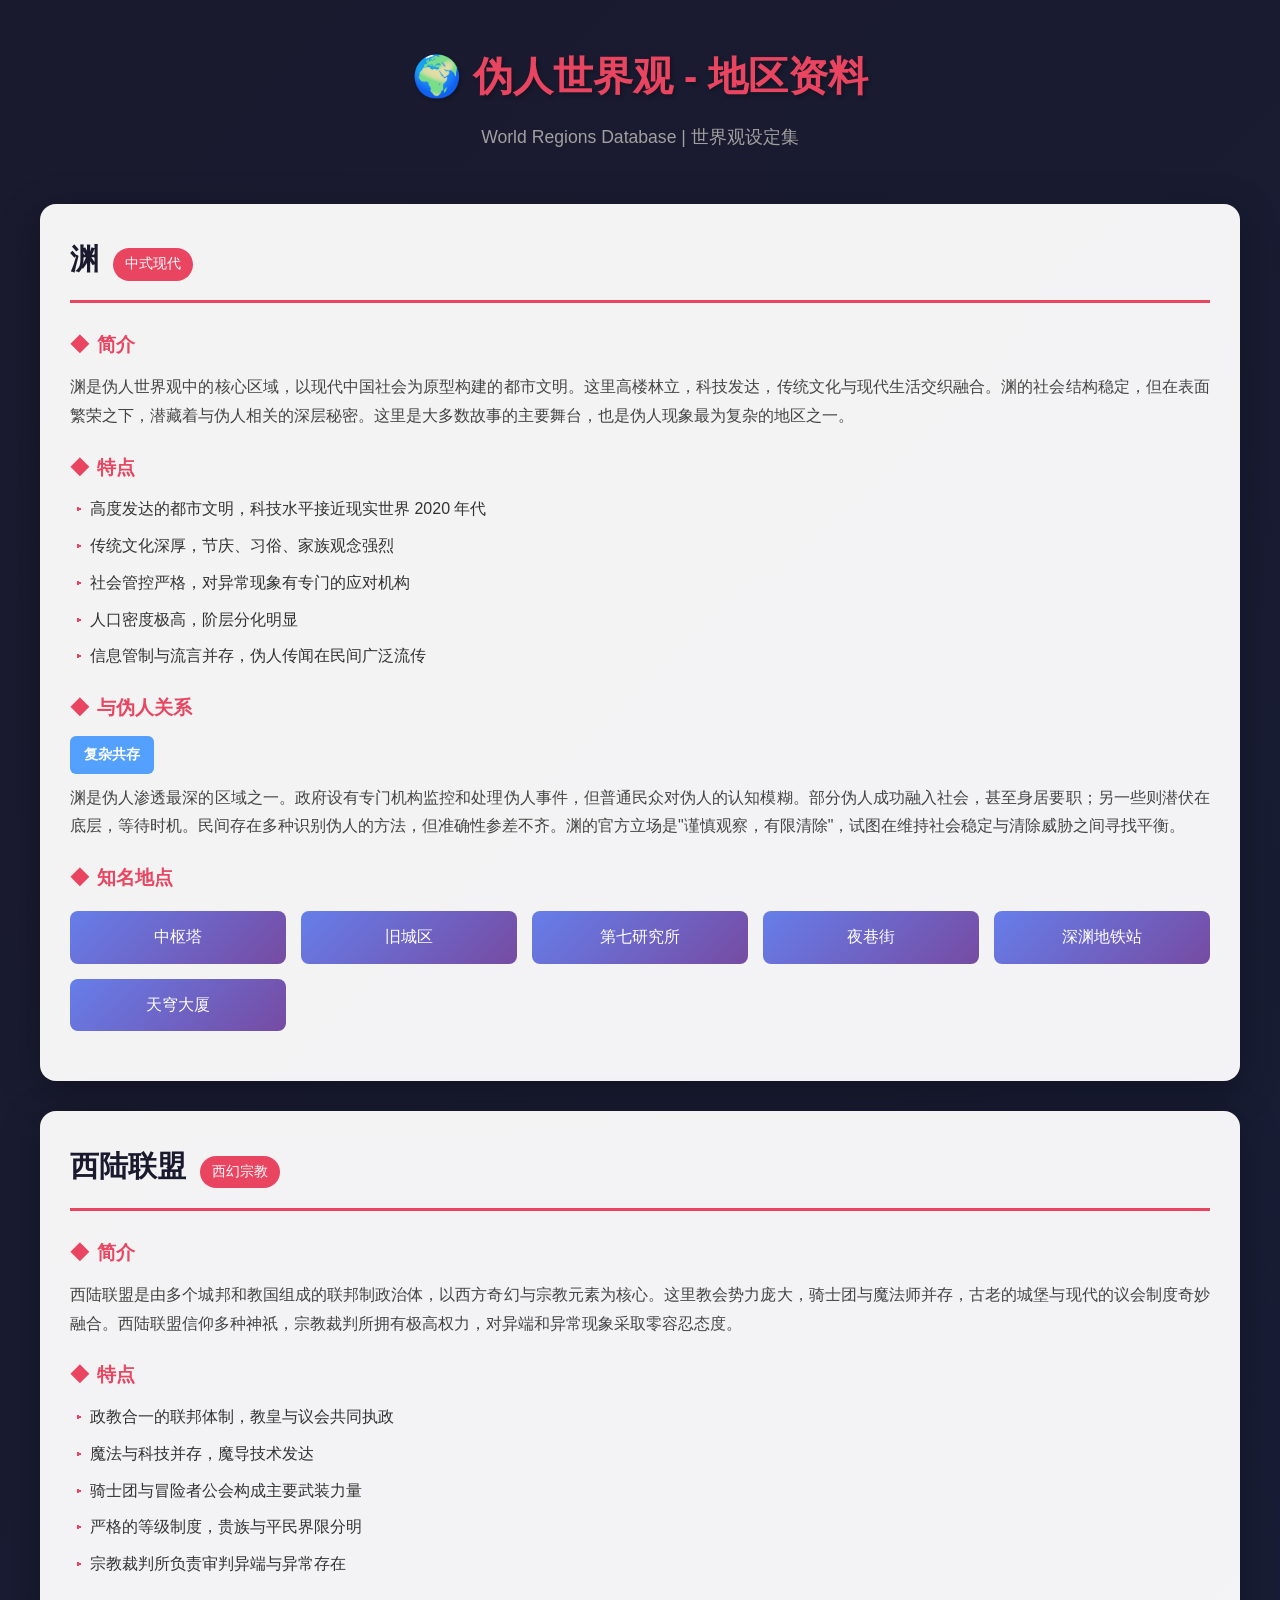
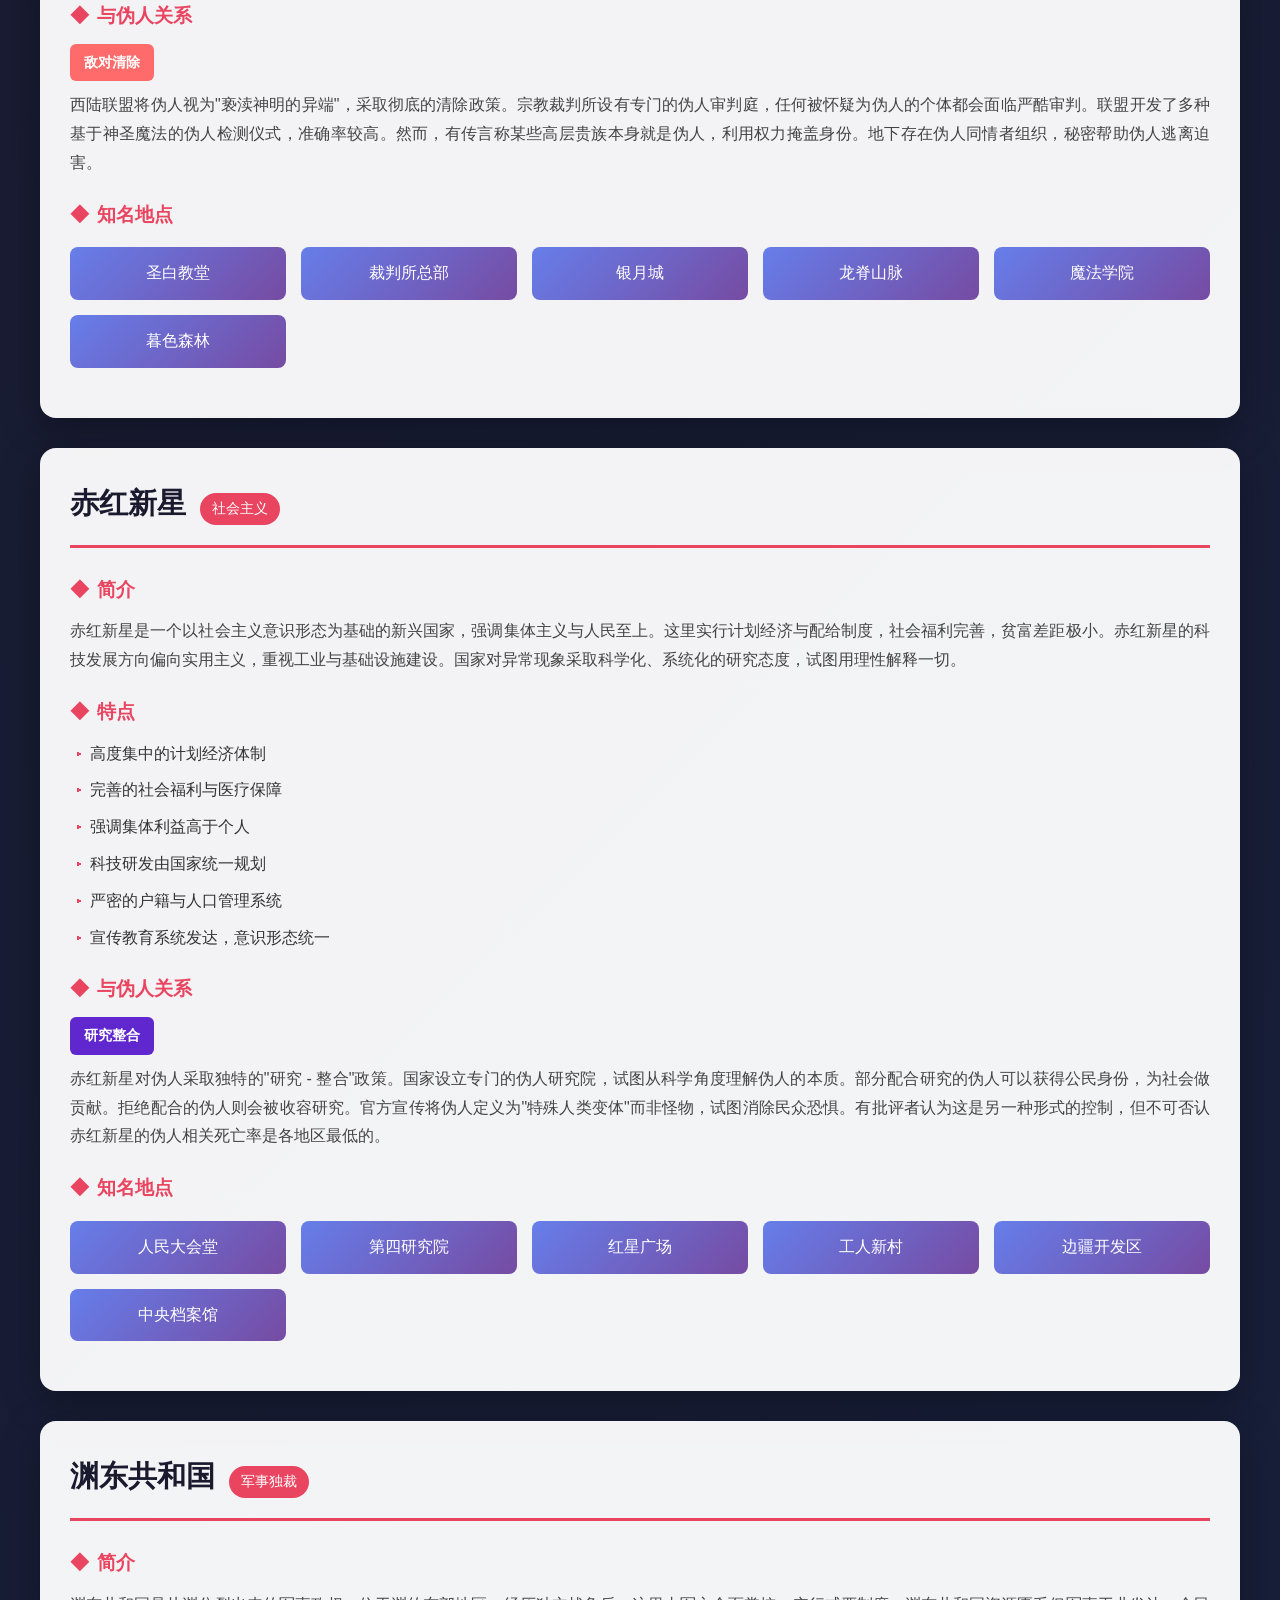
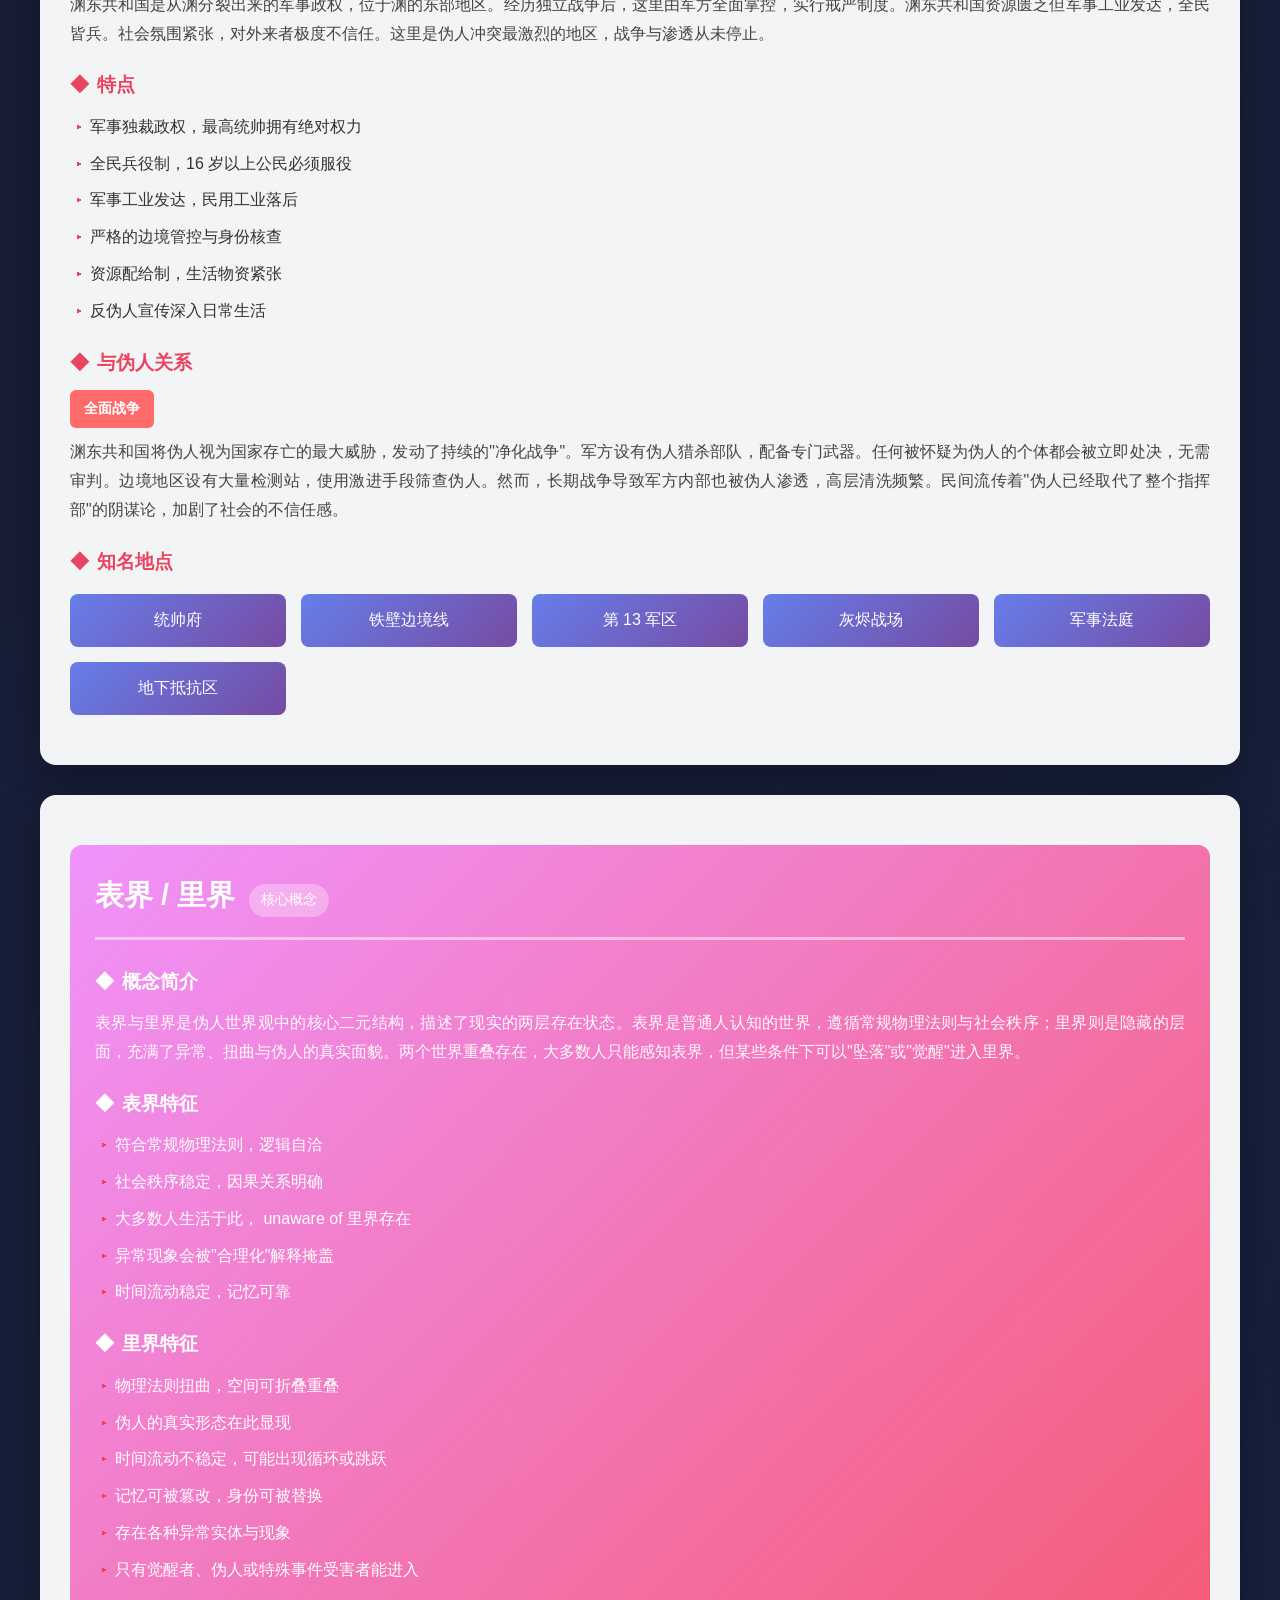
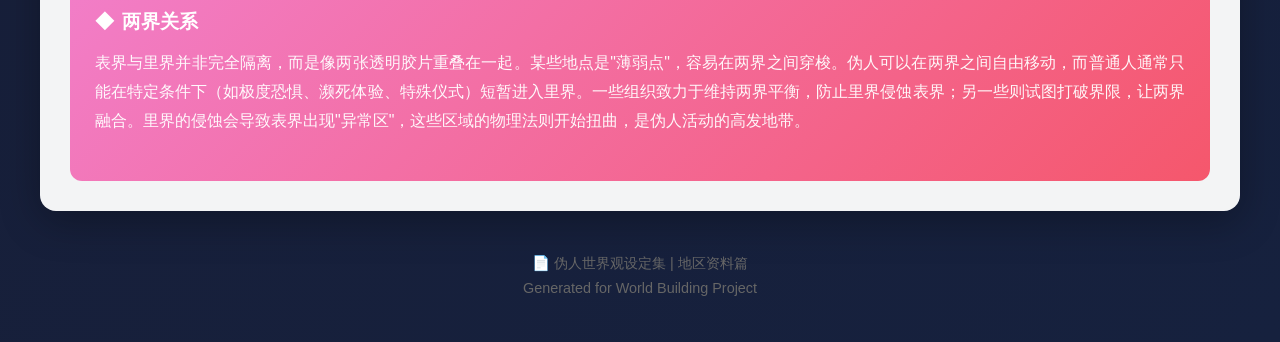
==== wiki-region.html @ 67eadd64 "添加世界观资料页面和辛秘框架 - wiki-org.html: 9 个组织资料（黎守/对伪课/猎人等） - wiki-region.html: 5 个地区资料（渊/西陆/赤红新星等） - js/dat" ====
<!DOCTYPE html>
<html lang="zh-CN">
<head>
    <meta charset="UTF-8">
    <meta name="viewport" content="width=device-width, initial-scale=1.0">
    <title>伪人世界观 - 地区资料</title>
    <style>
        * {
            margin: 0;
            padding: 0;
            box-sizing: border-box;
        }
        body {
            font-family: -apple-system, BlinkMacSystemFont, "Segoe UI", Roboto, "Helvetica Neue", Arial, sans-serif;
            line-height: 1.8;
            color: #333;
            background: linear-gradient(135deg, #1a1a2e 0%, #16213e 100%);
            min-height: 100vh;
            padding: 40px 20px;
        }
        .container {
            max-width: 1200px;
            margin: 0 auto;
        }
        h1 {
            text-align: center;
            color: #e94560;
            font-size: 2.5em;
            margin-bottom: 10px;
            text-shadow: 2px 2px 4px rgba(0,0,0,0.3);
        }
        .subtitle {
            text-align: center;
            color: #a0a0a0;
            margin-bottom: 50px;
            font-size: 1.1em;
        }
        .region-card {
            background: rgba(255, 255, 255, 0.95);
            border-radius: 16px;
            padding: 30px;
            margin-bottom: 30px;
            box-shadow: 0 10px 40px rgba(0,0,0,0.3);
            transition: transform 0.3s ease;
        }
        .region-card:hover {
            transform: translateY(-5px);
        }
        .region-header {
            border-bottom: 3px solid #e94560;
            padding-bottom: 15px;
            margin-bottom: 25px;
        }
        .region-name {
            font-size: 1.8em;
            color: #1a1a2e;
            font-weight: bold;
        }
        .region-tag {
            display: inline-block;
            background: #e94560;
            color: white;
            padding: 4px 12px;
            border-radius: 20px;
            font-size: 0.85em;
            margin-left: 10px;
            vertical-align: middle;
        }
        .section {
            margin-bottom: 20px;
        }
        .section-title {
            color: #e94560;
            font-size: 1.2em;
            font-weight: bold;
            margin-bottom: 10px;
            display: flex;
            align-items: center;
        }
        .section-title::before {
            content: "◆";
            margin-right: 8px;
        }
        .section-content {
            color: #444;
            text-align: justify;
        }
        .feature-list {
            list-style: none;
            padding-left: 20px;
        }
        .feature-list li {
            position: relative;
            margin-bottom: 8px;
        }
        .feature-list li::before {
            content: "▸";
            color: #e94560;
            position: absolute;
            left: -15px;
        }
        .location-grid {
            display: grid;
            grid-template-columns: repeat(auto-fit, minmax(200px, 1fr));
            gap: 15px;
            margin-top: 15px;
        }
        .location-item {
            background: linear-gradient(135deg, #667eea 0%, #764ba2 100%);
            color: white;
            padding: 12px 18px;
            border-radius: 8px;
            text-align: center;
            font-weight: 500;
        }
        .concept-box {
            background: linear-gradient(135deg, #f093fb 0%, #f5576c 100%);
            color: white;
            padding: 25px;
            border-radius: 12px;
            margin-top: 20px;
        }
        .concept-box .section-title {
            color: white;
        }
        .concept-box .section-content {
            color: rgba(255,255,255,0.95);
        }
        .relationship-indicator {
            display: inline-block;
            padding: 6px 14px;
            border-radius: 6px;
            font-weight: bold;
            font-size: 0.9em;
        }
        .rel-hostile {
            background: #ff6b6b;
            color: white;
        }
        .rel-neutral {
            background: #feca57;
            color: #333;
        }
        .rel-complex {
            background: #54a0ff;
            color: white;
        }
        .rel-integrated {
            background: #5f27cd;
            color: white;
        }
    </style>
</head>
<body>
    <div class="container">
        <h1>🌍 伪人世界观 - 地区资料</h1>
        <p class="subtitle">World Regions Database | 世界观设定集</p>

        <!-- 渊 -->
        <div class="region-card">
            <div class="region-header">
                <span class="region-name">渊</span>
                <span class="region-tag">中式现代</span>
            </div>
            
            <div class="section">
                <div class="section-title">简介</div>
                <div class="section-content">
                    渊是伪人世界观中的核心区域，以现代中国社会为原型构建的都市文明。这里高楼林立，科技发达，传统文化与现代生活交织融合。渊的社会结构稳定，但在表面繁荣之下，潜藏着与伪人相关的深层秘密。这里是大多数故事的主要舞台，也是伪人现象最为复杂的地区之一。
                </div>
            </div>

            <div class="section">
                <div class="section-title">特点</div>
                <ul class="feature-list">
                    <li>高度发达的都市文明，科技水平接近现实世界 2020 年代</li>
                    <li>传统文化深厚，节庆、习俗、家族观念强烈</li>
                    <li>社会管控严格，对异常现象有专门的应对机构</li>
                    <li>人口密度极高，阶层分化明显</li>
                    <li>信息管制与流言并存，伪人传闻在民间广泛流传</li>
                </ul>
            </div>

            <div class="section">
                <div class="section-title">与伪人关系</div>
                <div class="section-content">
                    <span class="relationship-indicator rel-complex">复杂共存</span>
                    <p style="margin-top: 10px;">
                        渊是伪人渗透最深的区域之一。政府设有专门机构监控和处理伪人事件，但普通民众对伪人的认知模糊。部分伪人成功融入社会，甚至身居要职；另一些则潜伏在底层，等待时机。民间存在多种识别伪人的方法，但准确性参差不齐。渊的官方立场是"谨慎观察，有限清除"，试图在维持社会稳定与清除威胁之间寻找平衡。
                    </p>
                </div>
            </div>

            <div class="section">
                <div class="section-title">知名地点</div>
                <div class="location-grid">
                    <div class="location-item">中枢塔</div>
                    <div class="location-item">旧城区</div>
                    <div class="location-item">第七研究所</div>
                    <div class="location-item">夜巷街</div>
                    <div class="location-item">深渊地铁站</div>
                    <div class="location-item">天穹大厦</div>
                </div>
            </div>
        </div>

        <!-- 西陆联盟 -->
        <div class="region-card">
            <div class="region-header">
                <span class="region-name">西陆联盟</span>
                <span class="region-tag">西幻宗教</span>
            </div>
            
            <div class="section">
                <div class="section-title">简介</div>
                <div class="section-content">
                    西陆联盟是由多个城邦和教国组成的联邦制政治体，以西方奇幻与宗教元素为核心。这里教会势力庞大，骑士团与魔法师并存，古老的城堡与现代的议会制度奇妙融合。西陆联盟信仰多种神祇，宗教裁判所拥有极高权力，对异端和异常现象采取零容忍态度。
                </div>
            </div>

            <div class="section">
                <div class="section-title">特点</div>
                <ul class="feature-list">
                    <li>政教合一的联邦体制，教皇与议会共同执政</li>
                    <li>魔法与科技并存，魔导技术发达</li>
                    <li>骑士团与冒险者公会构成主要武装力量</li>
                    <li>严格的等级制度，贵族与平民界限分明</li>
                    <li>宗教裁判所负责审判异端与异常存在</li>
                </ul>
            </div>

            <div class="section">
                <div class="section-title">与伪人关系</div>
                <div class="section-content">
                    <span class="relationship-indicator rel-hostile">敌对清除</span>
                    <p style="margin-top: 10px;">
                        西陆联盟将伪人视为"亵渎神明的异端"，采取彻底的清除政策。宗教裁判所设有专门的伪人审判庭，任何被怀疑为伪人的个体都会面临严酷审判。联盟开发了多种基于神圣魔法的伪人检测仪式，准确率较高。然而，有传言称某些高层贵族本身就是伪人，利用权力掩盖身份。地下存在伪人同情者组织，秘密帮助伪人逃离迫害。
                    </p>
                </div>
            </div>

            <div class="section">
                <div class="section-title">知名地点</div>
                <div class="location-grid">
                    <div class="location-item">圣白教堂</div>
                    <div class="location-item">裁判所总部</div>
                    <div class="location-item">银月城</div>
                    <div class="location-item">龙脊山脉</div>
                    <div class="location-item">魔法学院</div>
                    <div class="location-item">暮色森林</div>
                </div>
            </div>
        </div>

        <!-- 赤红新星 -->
        <div class="region-card">
            <div class="region-header">
                <span class="region-name">赤红新星</span>
                <span class="region-tag">社会主义</span>
            </div>
            
            <div class="section">
                <div class="section-title">简介</div>
                <div class="section-content">
                    赤红新星是一个以社会主义意识形态为基础的新兴国家，强调集体主义与人民至上。这里实行计划经济与配给制度，社会福利完善，贫富差距极小。赤红新星的科技发展方向偏向实用主义，重视工业与基础设施建设。国家对异常现象采取科学化、系统化的研究态度，试图用理性解释一切。
                </div>
            </div>

            <div class="section">
                <div class="section-title">特点</div>
                <ul class="feature-list">
                    <li>高度集中的计划经济体制</li>
                    <li>完善的社会福利与医疗保障</li>
                    <li>强调集体利益高于个人</li>
                    <li>科技研发由国家统一规划</li>
                    <li>严密的户籍与人口管理系统</li>
                    <li>宣传教育系统发达，意识形态统一</li>
                </ul>
            </div>

            <div class="section">
                <div class="section-title">与伪人关系</div>
                <div class="section-content">
                    <span class="relationship-indicator rel-integrated">研究整合</span>
                    <p style="margin-top: 10px;">
                        赤红新星对伪人采取独特的"研究 - 整合"政策。国家设立专门的伪人研究院，试图从科学角度理解伪人的本质。部分配合研究的伪人可以获得公民身份，为社会做贡献。拒绝配合的伪人则会被收容研究。官方宣传将伪人定义为"特殊人类变体"而非怪物，试图消除民众恐惧。有批评者认为这是另一种形式的控制，但不可否认赤红新星的伪人相关死亡率是各地区最低的。
                    </p>
                </div>
            </div>

            <div class="section">
                <div class="section-title">知名地点</div>
                <div class="location-grid">
                    <div class="location-item">人民大会堂</div>
                    <div class="location-item">第四研究院</div>
                    <div class="location-item">红星广场</div>
                    <div class="location-item">工人新村</div>
                    <div class="location-item">边疆开发区</div>
                    <div class="location-item">中央档案馆</div>
                </div>
            </div>
        </div>

        <!-- 渊东共和国 -->
        <div class="region-card">
            <div class="region-header">
                <span class="region-name">渊东共和国</span>
                <span class="region-tag">军事独裁</span>
            </div>
            
            <div class="section">
                <div class="section-title">简介</div>
                <div class="section-content">
                    渊东共和国是从渊分裂出来的军事政权，位于渊的东部地区。经历独立战争后，这里由军方全面掌控，实行戒严制度。渊东共和国资源匮乏但军事工业发达，全民皆兵。社会氛围紧张，对外来者极度不信任。这里是伪人冲突最激烈的地区，战争与渗透从未停止。
                </div>
            </div>

            <div class="section">
                <div class="section-title">特点</div>
                <ul class="feature-list">
                    <li>军事独裁政权，最高统帅拥有绝对权力</li>
                    <li>全民兵役制，16 岁以上公民必须服役</li>
                    <li>军事工业发达，民用工业落后</li>
                    <li>严格的边境管控与身份核查</li>
                    <li>资源配给制，生活物资紧张</li>
                    <li>反伪人宣传深入日常生活</li>
                </ul>
            </div>

            <div class="section">
                <div class="section-title">与伪人关系</div>
                <div class="section-content">
                    <span class="relationship-indicator rel-hostile">全面战争</span>
                    <p style="margin-top: 10px;">
                        渊东共和国将伪人视为国家存亡的最大威胁，发动了持续的"净化战争"。军方设有伪人猎杀部队，配备专门武器。任何被怀疑为伪人的个体都会被立即处决，无需审判。边境地区设有大量检测站，使用激进手段筛查伪人。然而，长期战争导致军方内部也被伪人渗透，高层清洗频繁。民间流传着"伪人已经取代了整个指挥部"的阴谋论，加剧了社会的不信任感。
                    </p>
                </div>
            </div>

            <div class="section">
                <div class="section-title">知名地点</div>
                <div class="location-grid">
                    <div class="location-item">统帅府</div>
                    <div class="location-item">铁壁边境线</div>
                    <div class="location-item">第 13 军区</div>
                    <div class="location-item">灰烬战场</div>
                    <div class="location-item">军事法庭</div>
                    <div class="location-item">地下抵抗区</div>
                </div>
            </div>
        </div>

        <!-- 表界/里界概念 -->
        <div class="region-card">
            <div class="concept-box">
                <div class="region-header" style="border-bottom-color: rgba(255,255,255,0.5);">
                    <span class="region-name" style="color: white;">表界 / 里界</span>
                    <span class="region-tag" style="background: rgba(255,255,255,0.3);">核心概念</span>
                </div>
                
                <div class="section">
                    <div class="section-title">概念简介</div>
                    <div class="section-content">
                        表界与里界是伪人世界观中的核心二元结构，描述了现实的两层存在状态。表界是普通人认知的世界，遵循常规物理法则与社会秩序；里界则是隐藏的层面，充满了异常、扭曲与伪人的真实面貌。两个世界重叠存在，大多数人只能感知表界，但某些条件下可以"坠落"或"觉醒"进入里界。
                    </div>
                </div>

                <div class="section">
                    <div class="section-title">表界特征</div>
                    <ul class="feature-list">
                        <li>符合常规物理法则，逻辑自洽</li>
                        <li>社会秩序稳定，因果关系明确</li>
                        <li>大多数人生活于此， unaware of 里界存在</li>
                        <li>异常现象会被"合理化"解释掩盖</li>
                        <li>时间流动稳定，记忆可靠</li>
                    </ul>
                </div>

                <div class="section">
                    <div class="section-title">里界特征</div>
                    <ul class="feature-list">
                        <li>物理法则扭曲，空间可折叠重叠</li>
                        <li>伪人的真实形态在此显现</li>
                        <li>时间流动不稳定，可能出现循环或跳跃</li>
                        <li>记忆可被篡改，身份可被替换</li>
                        <li>存在各种异常实体与现象</li>
                        <li>只有觉醒者、伪人或特殊事件受害者能进入</li>
                    </ul>
                </div>

                <div class="section">
                    <div class="section-title">两界关系</div>
                    <div class="section-content">
                        表界与里界并非完全隔离，而是像两张透明胶片重叠在一起。某些地点是"薄弱点"，容易在两界之间穿梭。伪人可以在两界之间自由移动，而普通人通常只能在特定条件下（如极度恐惧、濒死体验、特殊仪式）短暂进入里界。一些组织致力于维持两界平衡，防止里界侵蚀表界；另一些则试图打破界限，让两界融合。里界的侵蚀会导致表界出现"异常区"，这些区域的物理法则开始扭曲，是伪人活动的高发地带。
                    </div>
                </div>
            </div>
        </div>

        <div style="text-align: center; margin-top: 40px; color: #666; font-size: 0.9em;">
            <p>📄 伪人世界观设定集 | 地区资料篇</p>
            <p>Generated for World Building Project</p>
        </div>
    </div>
</body>
</html>
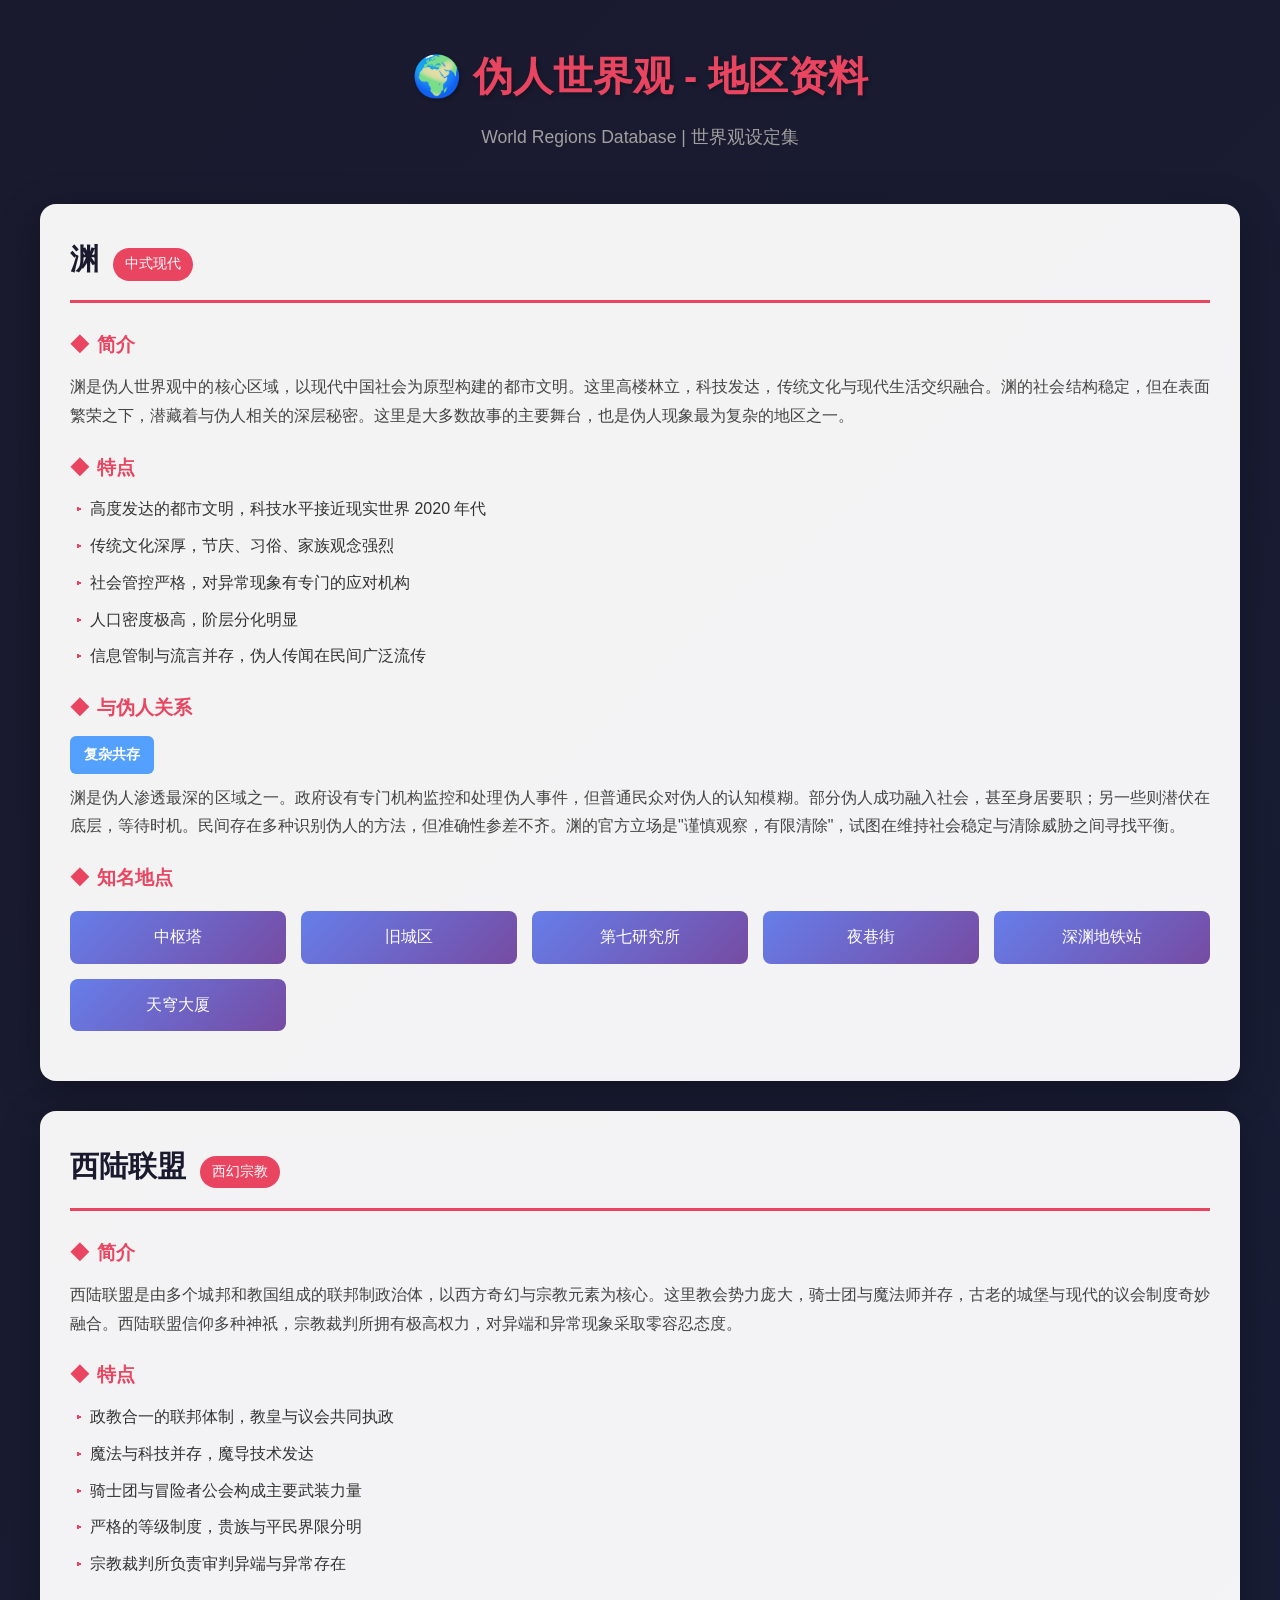
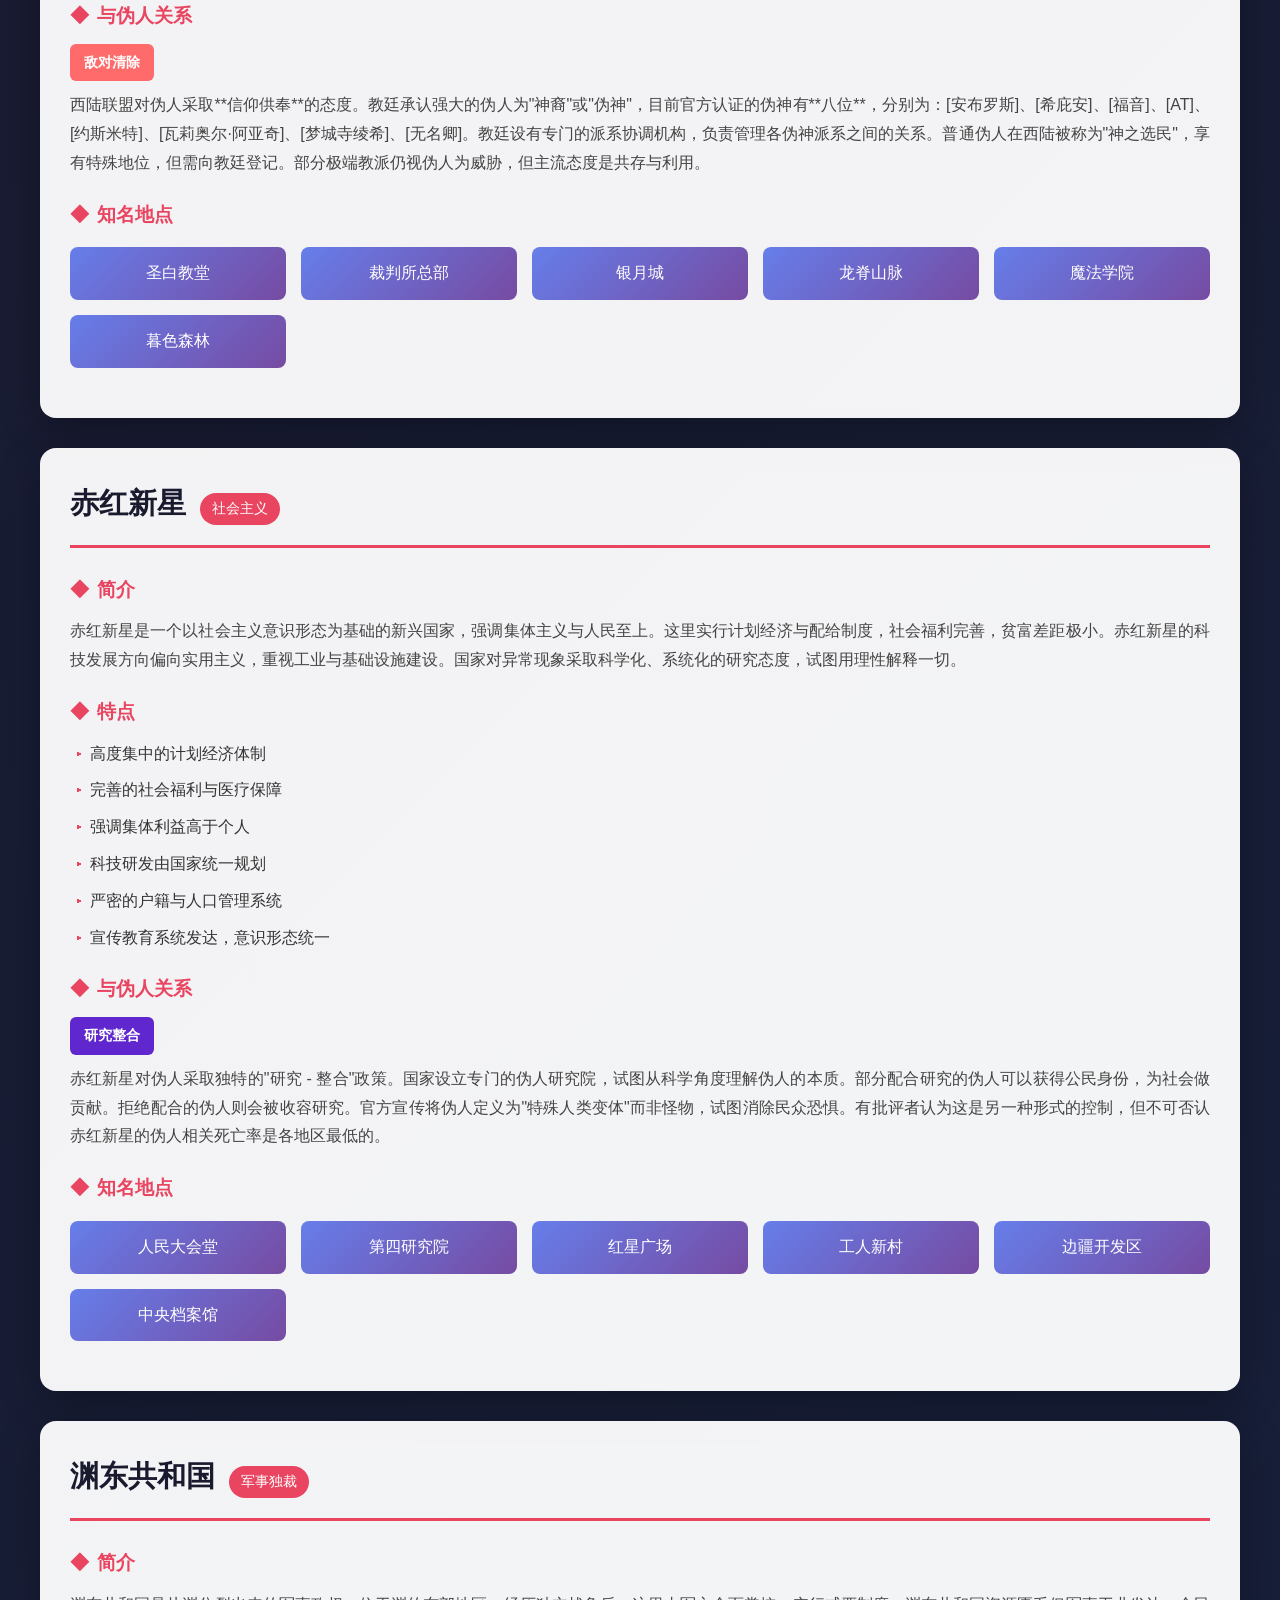
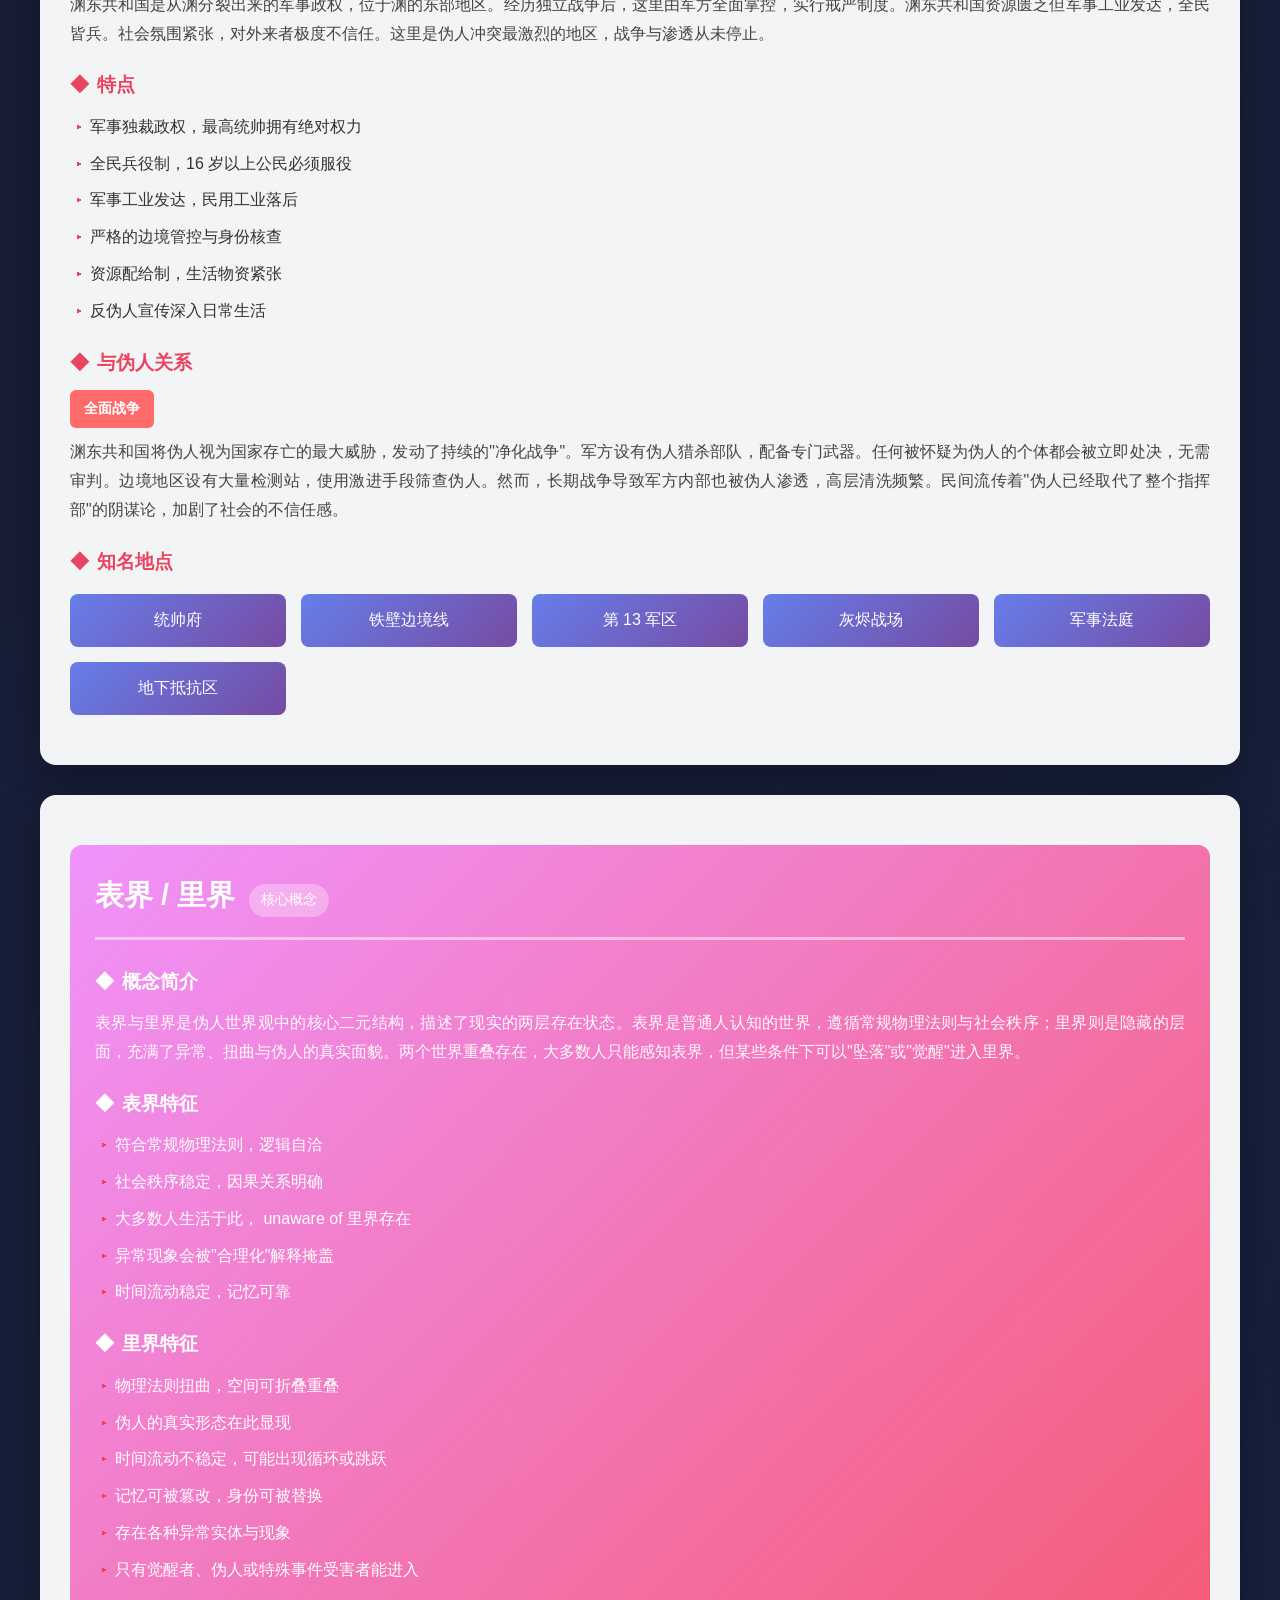
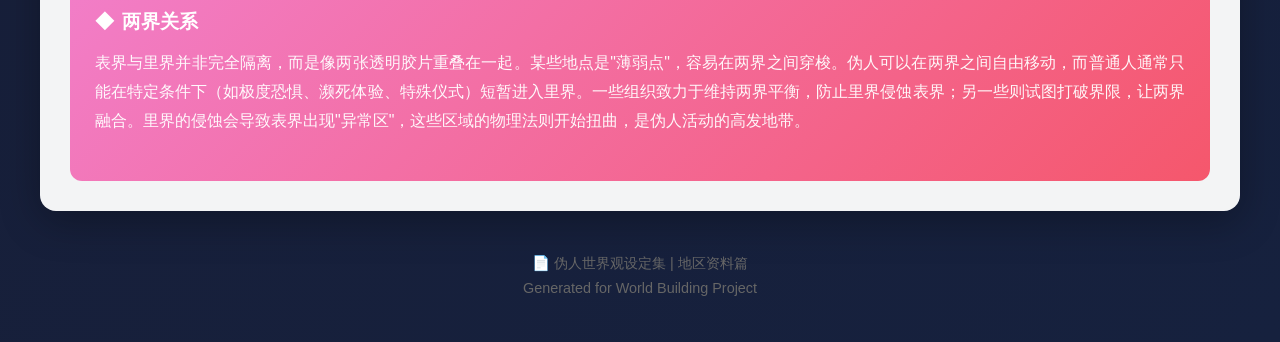
==== commit 07e320ba: "修正西陆联盟与伪人关系 - 西陆联盟信仰伪神，有八位官方认证伪神 - 伪人被视为'神之选民'而非异端 - 教廷负责协调各伪神派系关系 - 主流态度是共存与利用" ====
--- a/wiki-region.html
+++ b/wiki-region.html
@@ -234,7 +234,7 @@
                 <div class="section-content">
                     <span class="relationship-indicator rel-hostile">敌对清除</span>
                     <p style="margin-top: 10px;">
-                        西陆联盟将伪人视为"亵渎神明的异端"，采取彻底的清除政策。宗教裁判所设有专门的伪人审判庭，任何被怀疑为伪人的个体都会面临严酷审判。联盟开发了多种基于神圣魔法的伪人检测仪式，准确率较高。然而，有传言称某些高层贵族本身就是伪人，利用权力掩盖身份。地下存在伪人同情者组织，秘密帮助伪人逃离迫害。
+                        西陆联盟对伪人采取**信仰供奉**的态度。教廷承认强大的伪人为"神裔"或"伪神"，目前官方认证的伪神有**八位**，分别为：[安布罗斯]、[希庇安]、[福音]、[AT]、[约斯米特]、[瓦莉奥尔·阿亚奇]、[梦城寺绫希]、[无名卿]。教廷设有专门的派系协调机构，负责管理各伪神派系之间的关系。普通伪人在西陆被称为"神之选民"，享有特殊地位，但需向教廷登记。部分极端教派仍视伪人为威胁，但主流态度是共存与利用。
                     </p>
                 </div>
             </div>
